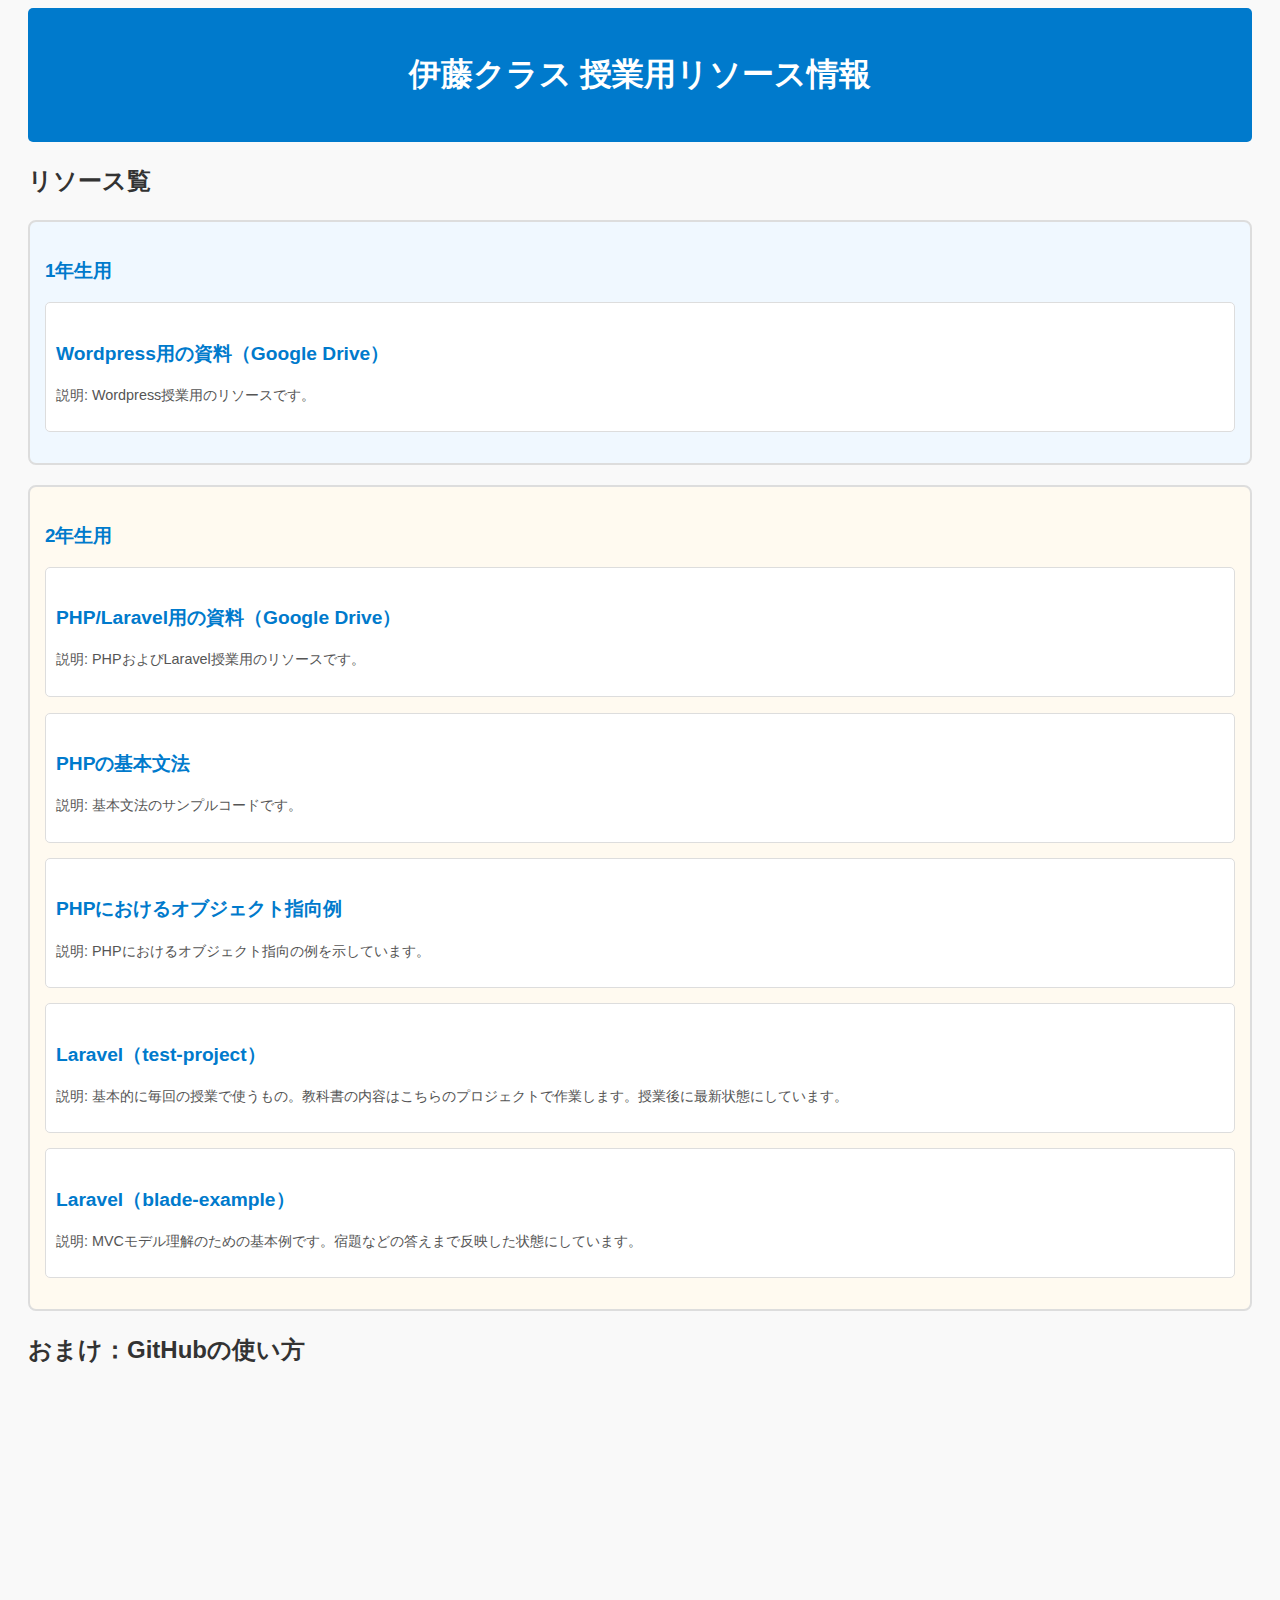
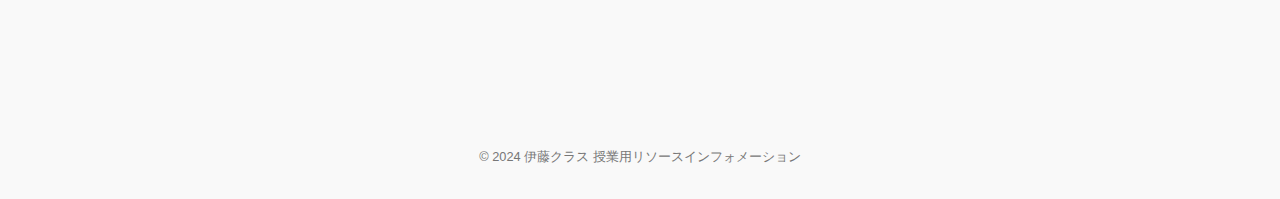
==== index.html @ b9c28ac8 "フッター更新" ====
<!DOCTYPE html>
<html lang="ja">
<head>
    <meta charset="UTF-8">
    <meta name="viewport" content="width=device-width, initial-scale=1.0">
    <title>伊藤クラス 授業用リソース情報</title>
    <link rel="stylesheet" href="style.css">
</head>
<body>
    <header>
        <h1>伊藤クラス 授業用リソース情報</h1>
    </header>
    <main>
        <section class="repository-list">
            <h2>リソース覧</h2>

            <!-- 1年生用リソース -->
            <div class="year-section year1">
                <h3>1年生用</h3>
                <ul>
                    <li>
                        <a href="https://drive.google.com/drive/folders/1eoowcJ-QvZK6y1cQ4-yAdXfx6h2MqsHT?usp=drive_link" target="_blank">
                            <h4>Wordpress用の資料（Google Drive）</h4>
                            <p>説明: Wordpress授業用のリソースです。</p>
                        </a>
                    </li>
                </ul>
            </div>

            <!-- 2年生用リソース -->
            <div class="year-section year2">
                <h3>2年生用</h3>
                <ul>
                    <li>
                        <a href="https://drive.google.com/drive/folders/13RMHCoHysD7JM_2dr0c7DSgBrCsBnOfx?usp=drive_link" target="_blank">
                            <h4>PHP/Laravel用の資料（Google Drive）</h4>
                            <p>説明: PHPおよびLaravel授業用のリソースです。</p>
                        </a>
                    </li>
                </ul>
                <ul>
                    <li>
                        <a href="https://github.com/limonene213-aktk/php-2024" target="_blank">
                            <h4>PHPの基本文法</h4>
                            <p>説明: 基本文法のサンプルコードです。</p>
                        </a>
                    </li>
                <ul>
                <ul>
                    <li>
                        <a href="https://github.com/limonene213-aktk/php-objective-sample" target="_blank">
                            <h4>PHPにおけるオブジェクト指向例</h4>
                            <p>説明: PHPにおけるオブジェクト指向の例を示しています。</p>
                        </a>
                    </li>
                <ul>
                    <li>
                        <a href="https://github.com/limonene213-aktk/laravel-test-project2024" target="_blank">
                            <h4>Laravel（test-project）</h4>
                            <p>説明: 基本的に毎回の授業で使うもの。教科書の内容はこちらのプロジェクトで作業します。授業後に最新状態にしています。</p>
                        </a>
                    </li>
                    <li>
                        <a href="https://github.com/limonene213-aktk/blade-example-2024" target="_blank">
                            <h4>Laravel（blade-example）</h4>
                            <p>説明: MVCモデル理解のための基本例です。宿題などの答えまで反映した状態にしています。</p>
                        </a>
                    </li>
                </ul>
            </div>

            <h2>おまけ：GitHubの使い方</h2>
            <div class="extra-content">
                <iframe width="560" height="315" src="https://www.youtube.com/embed/Dz95iUNt-fg?si=4fEvBSXAu2GUL8HL" 
                        title="YouTube video player" 
                        frameborder="0" 
                        allow="accelerometer; autoplay; clipboard-write; encrypted-media; gyroscope; picture-in-picture; web-share" 
                        referrerpolicy="strict-origin-when-cross-origin" 
                        allowfullscreen>
                </iframe>
            </div>
        </section>
    </main>
    <footer>
        <p>© 2024 伊藤クラス 授業用リソースインフォメーション</p>
    </footer>
</body>
</html>
---- style.css ----
/* ベーシックスタイル */
body {
    font-family: Arial, sans-serif;
    line-height: 1.6;
    color: #333;
    background-color: #f9f9f9;
    padding: 0 20px;
}

header {
    background-color: #007acc;
    color: #fff;
    padding: 20px 0;
    text-align: center;
    border-radius: 5px;
    margin-bottom: 20px;
}

/* セクションごとのスタイル */
.year-section {
    border: 2px solid #ddd;
    border-radius: 8px;
    padding: 15px;
    margin-bottom: 20px;
}

.year1 {
    background-color: #f0f8ff; /* 1年生用の背景色 (薄い青) */
}

.year2 {
    background-color: #fffaf0; /* 2年生用の背景色 (薄いクリーム色) */
}

.year-section h3 {
    margin-bottom: 10px;
    color: #007acc;
}

ul {
    list-style: none;
    padding: 0;
}

ul li {
    background-color: #fff;
    border: 1px solid #ddd;
    border-radius: 5px;
    margin-bottom: 15px;
    padding: 10px;
    transition: transform 0.2s, box-shadow 0.2s;
}

ul li:hover {
    transform: translateY(-5px);
    box-shadow: 0 4px 8px rgba(0, 0, 0, 0.1);
}

ul li a {
    text-decoration: none;
    color: inherit;
}

ul li h4 {
    margin-bottom: 5px;
    font-size: 1.2rem;
    color: #007acc;
}

ul li p {
    font-size: 0.9rem;
    color: #555;
}

/* 動画センター寄せ */
.extra-content {
    display: flex;
    justify-content: center;
    margin-top: 20px;
}

iframe {
    border: none;
}

/* フッタースタイル */
footer {
    text-align: center;
    margin-top: 20px;
    padding: 10px 0;
    font-size: 0.8rem;
    color: #777;
}
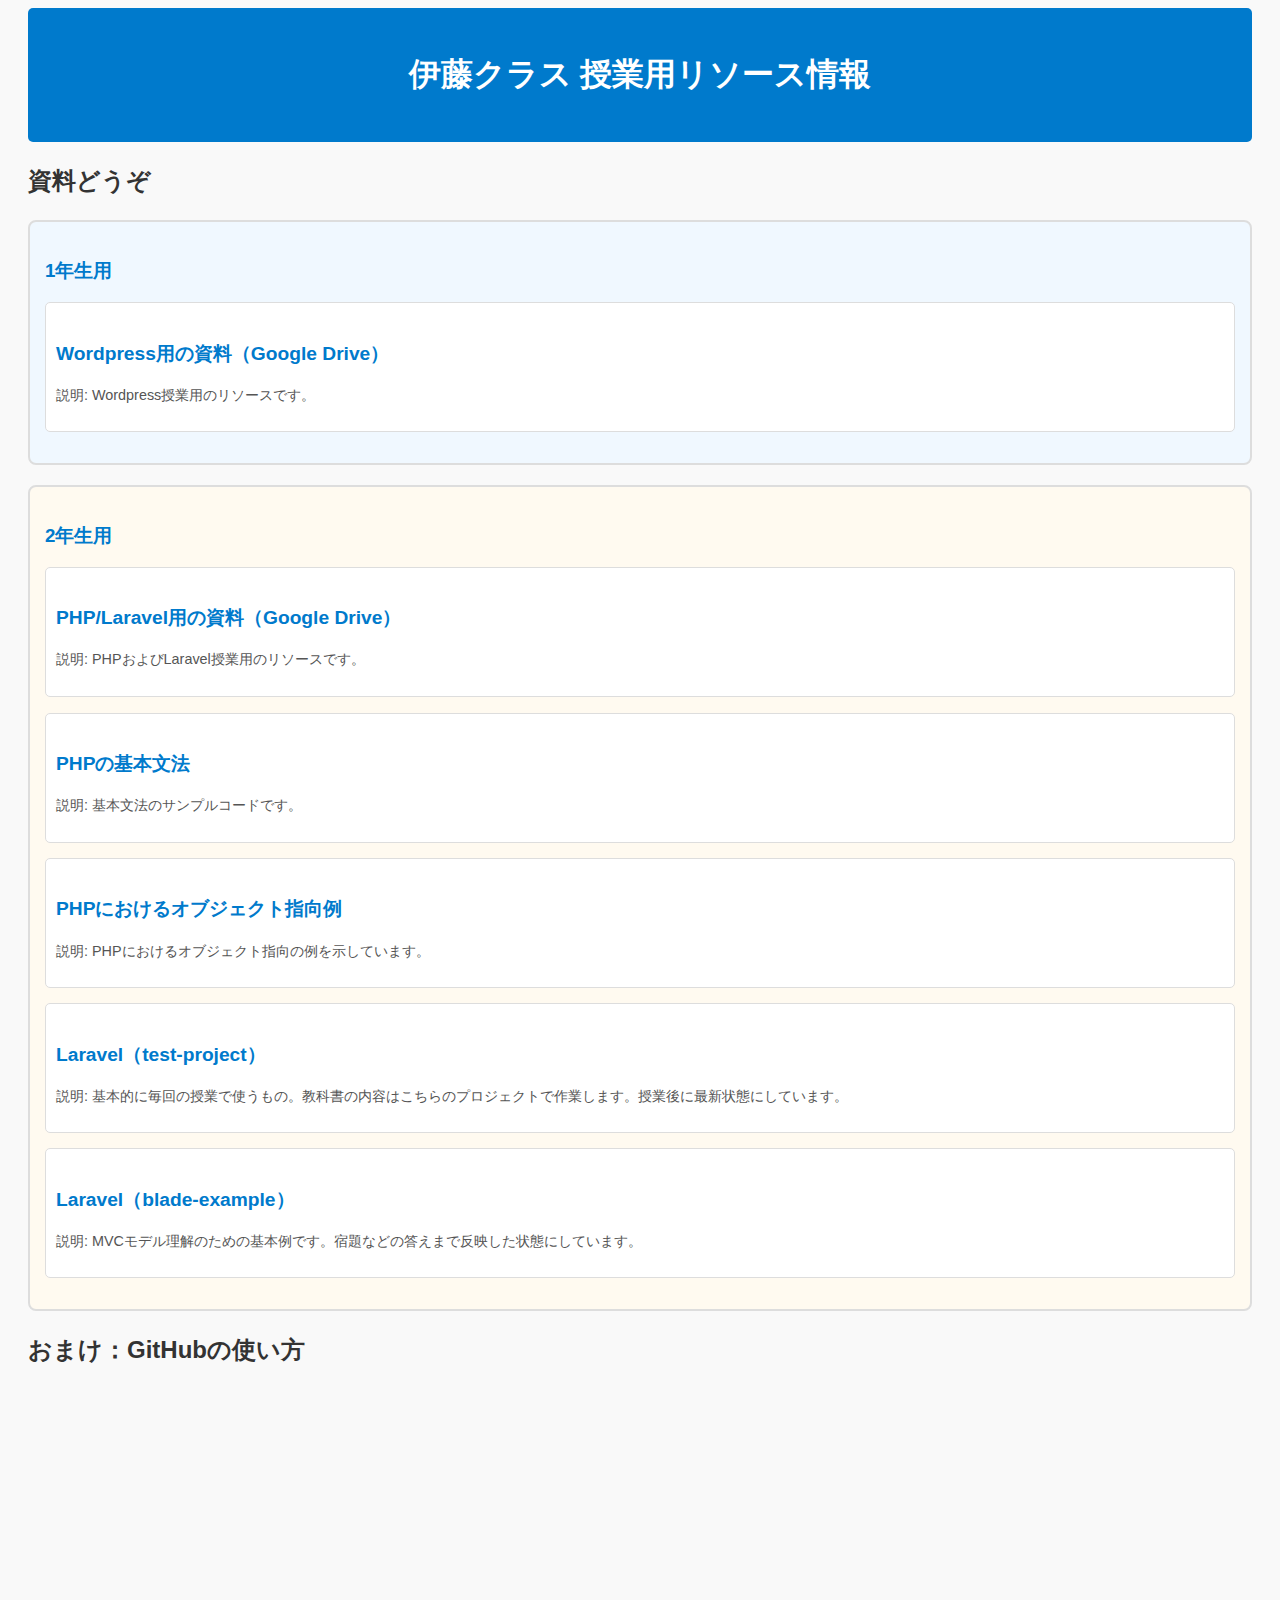
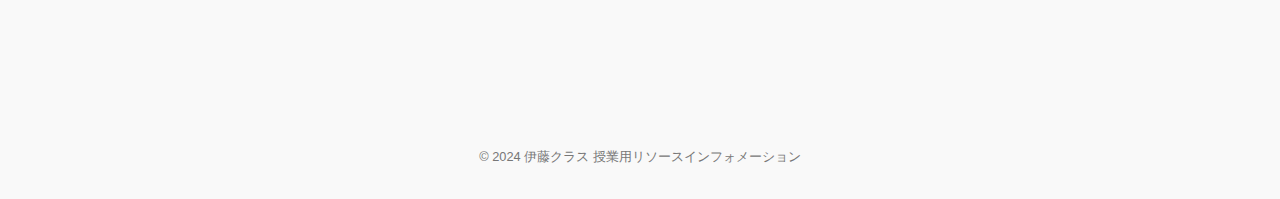
==== commit 1c9a2d1a: "修正" ====
--- a/index.html
+++ b/index.html
@@ -12,7 +12,7 @@
     </header>
     <main>
         <section class="repository-list">
-            <h2>リソース覧</h2>
+            <h2>資料どうぞ</h2>
 
             <!-- 1年生用リソース -->
             <div class="year-section year1">
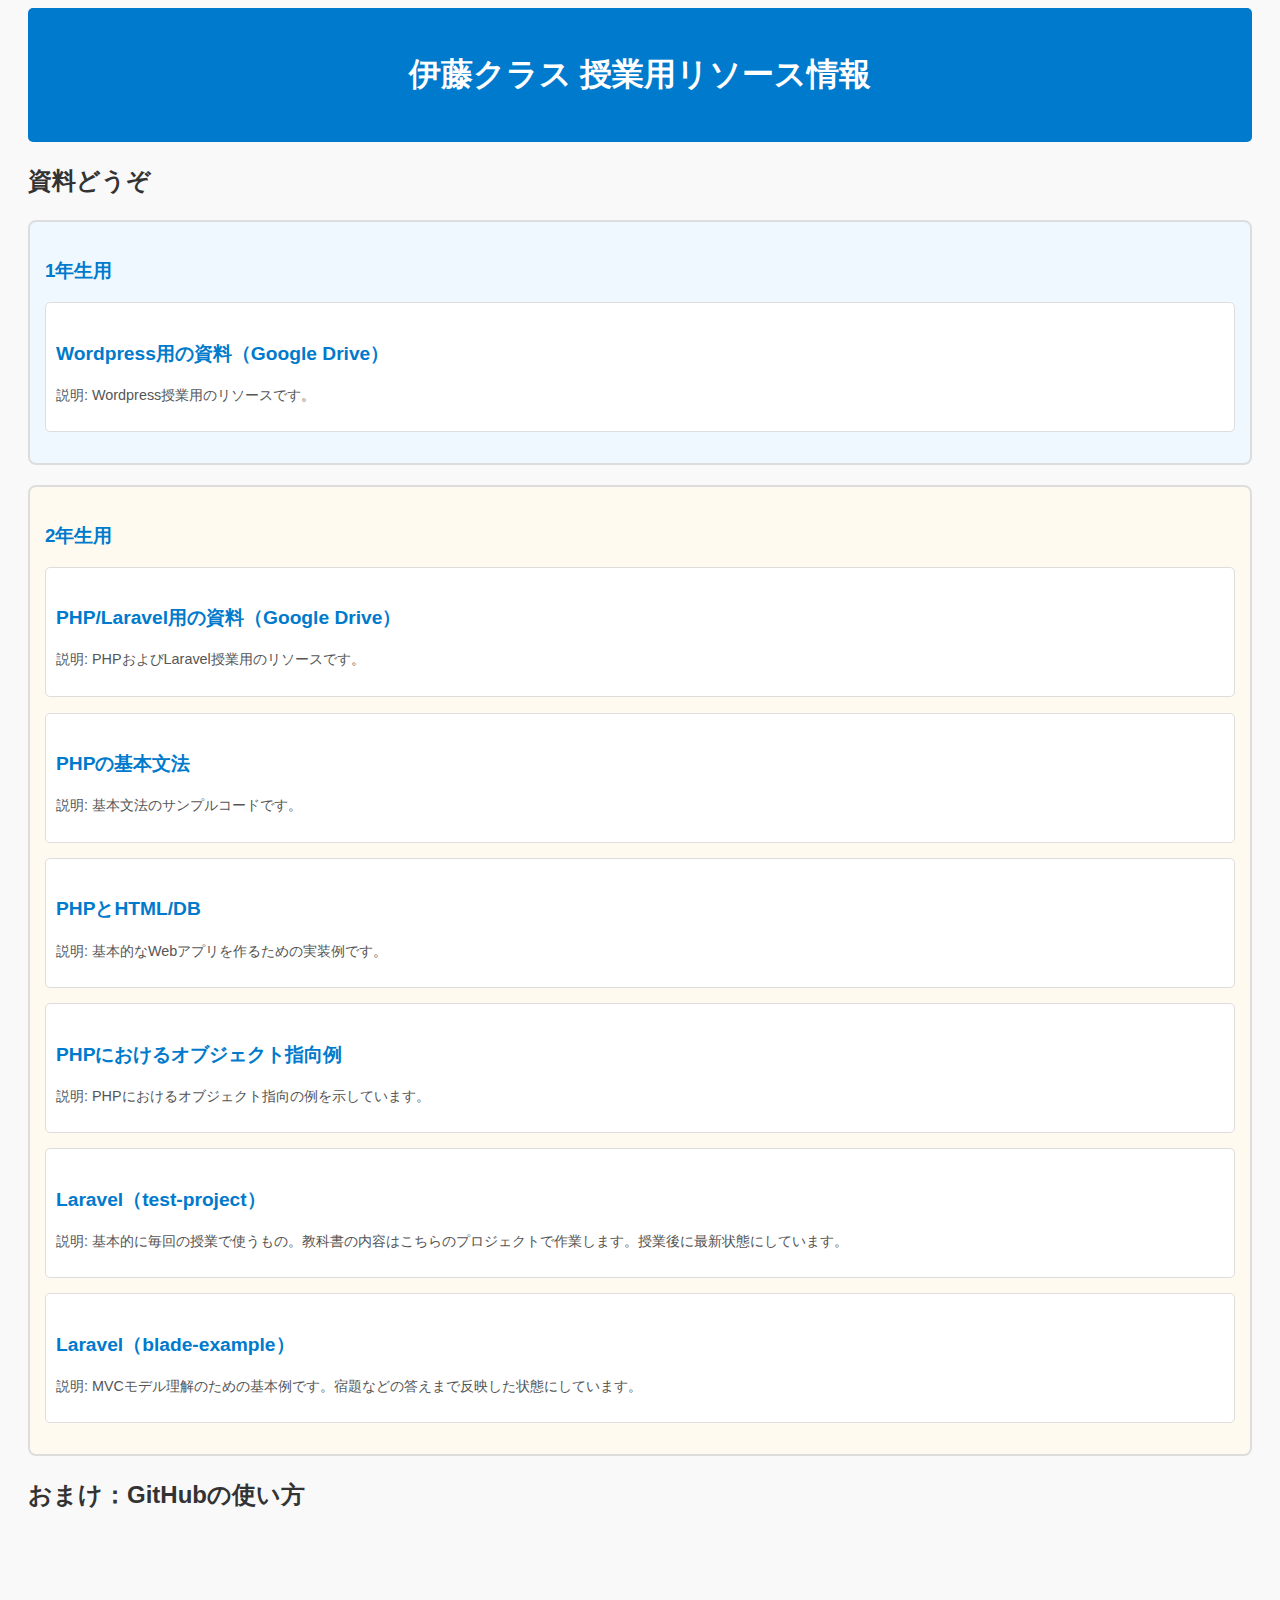
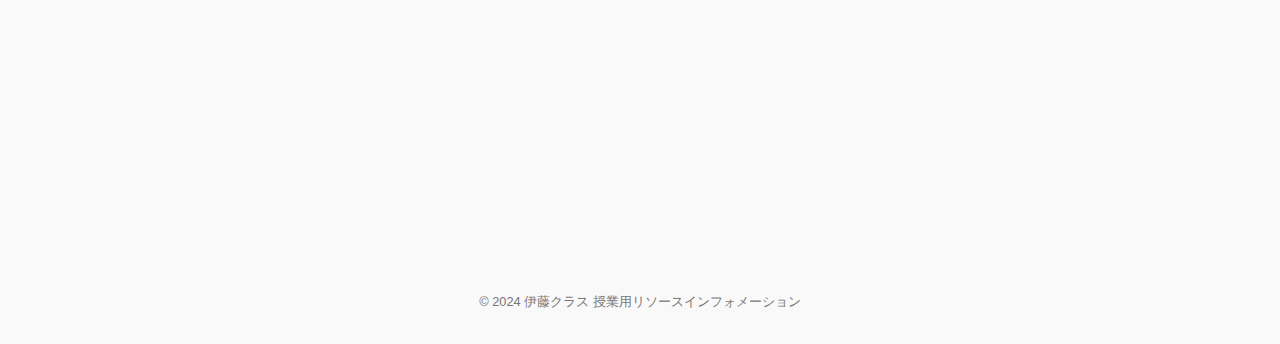
==== commit daa56fbb: "update" ====
--- a/index.html
+++ b/index.html
@@ -46,6 +46,14 @@
                         </a>
                     </li>
                 <ul>
+                    <ul>
+                        <li>
+                            <a href="https://github.com/limonene213-aktk/php-html-example" target="_blank">
+                                <h4>PHPとHTML/DB</h4>
+                                <p>説明: 基本的なWebアプリを作るための実装例です。</p>
+                            </a>
+                        </li>
+                    <ul>
                 <ul>
                     <li>
                         <a href="https://github.com/limonene213-aktk/php-objective-sample" target="_blank">
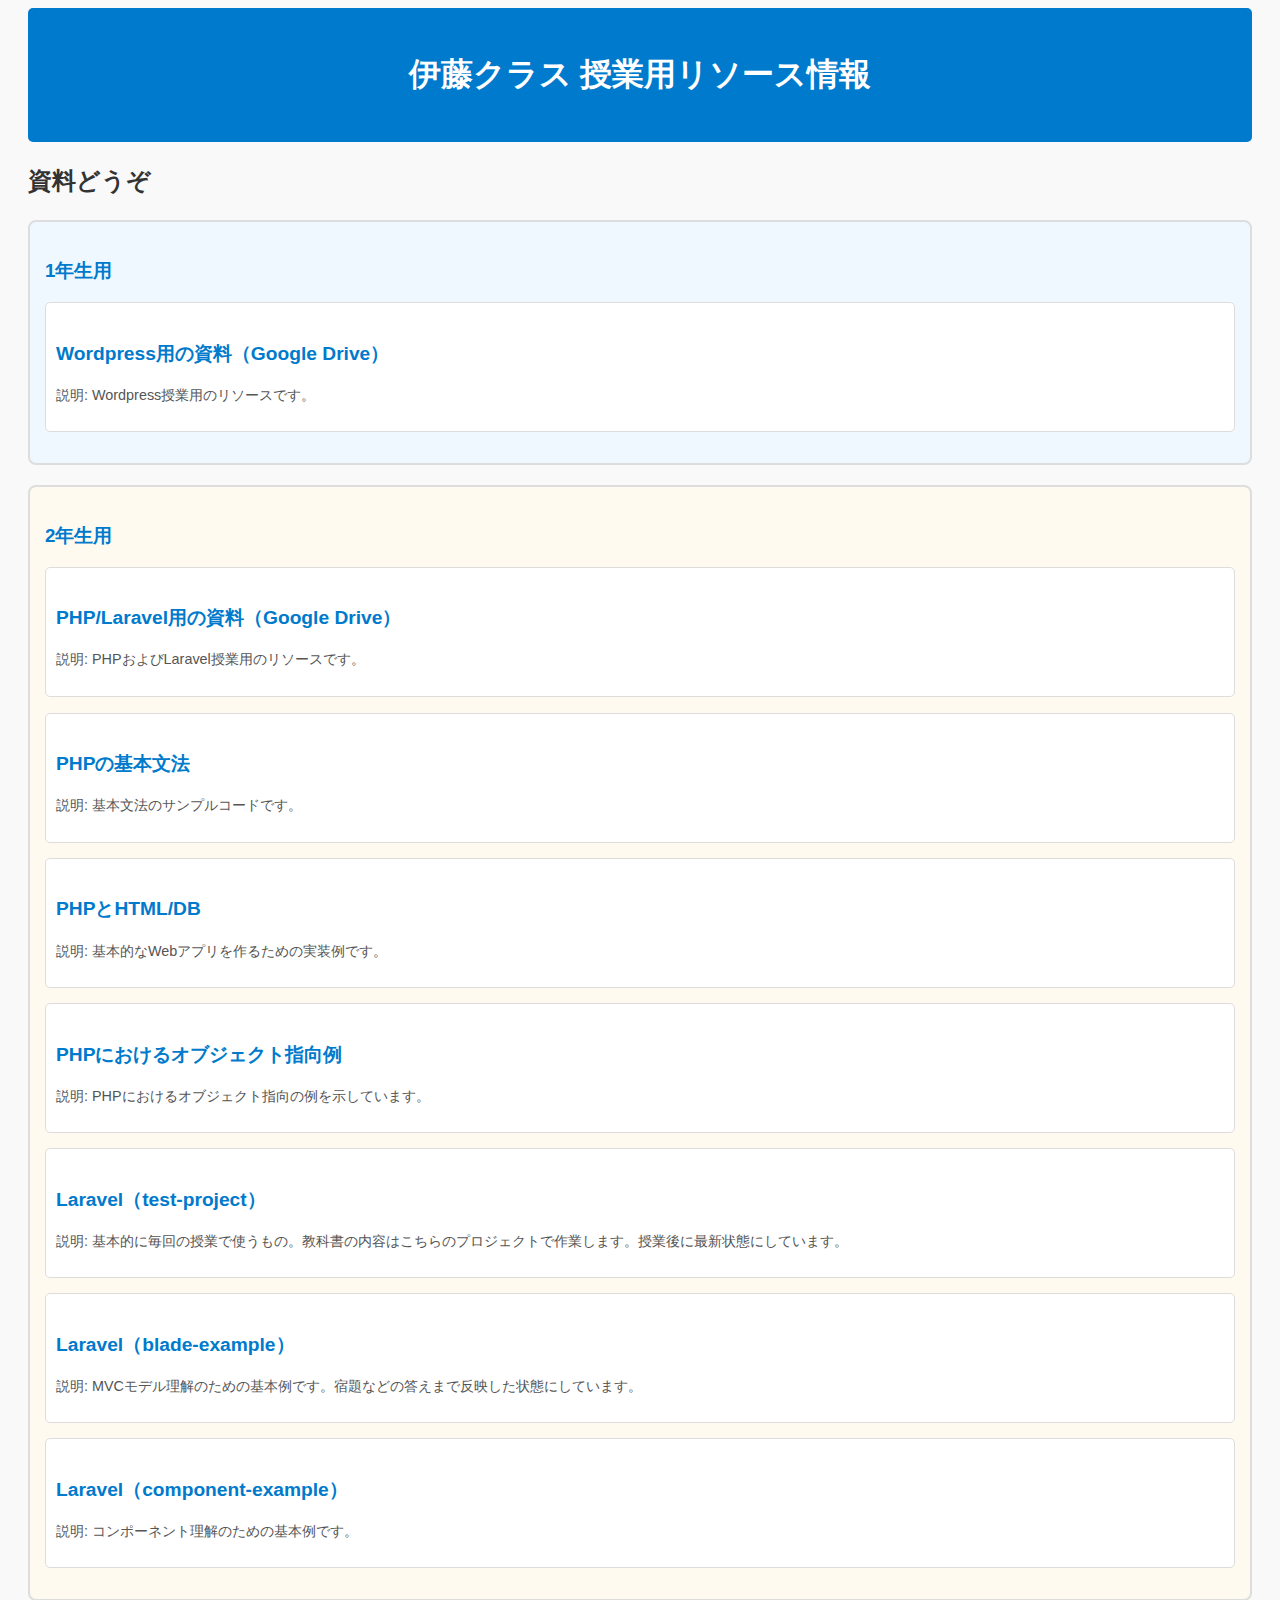
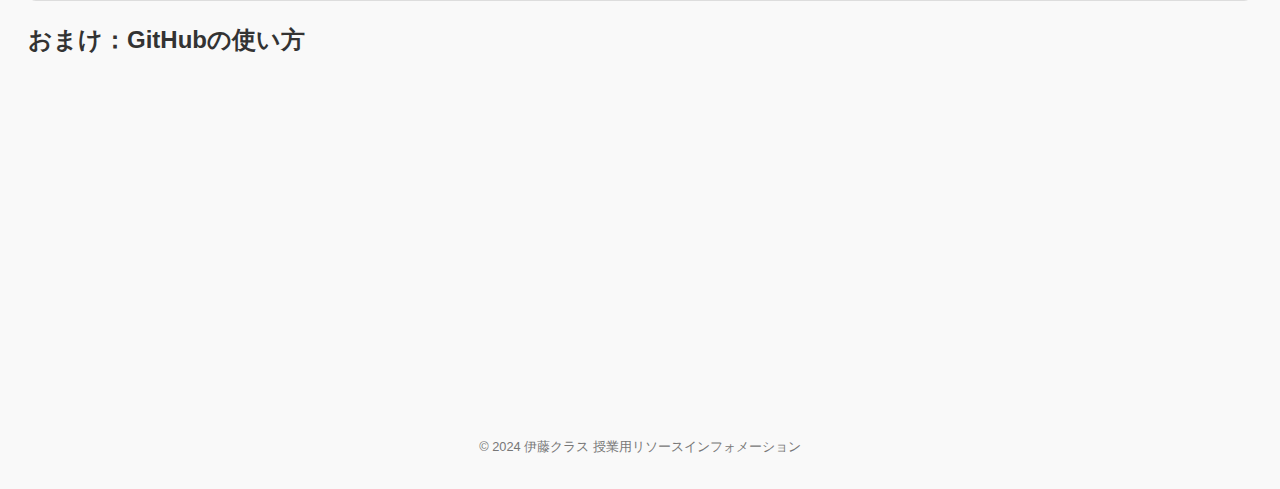
==== commit 35ffe41b: "update html" ====
--- a/index.html
+++ b/index.html
@@ -75,6 +75,13 @@
                         </a>
                     </li>
                 </ul>
+                <li>
+                    <a href="https://github.com/limonene213-aktk/laravel-component-example2024" target="_blank">
+                        <h4>Laravel（component-example）</h4>
+                        <p>説明: コンポーネント理解のための基本例です。</p>
+                    </a>
+                </li>
+            </ul>
             </div>
 
             <h2>おまけ：GitHubの使い方</h2>
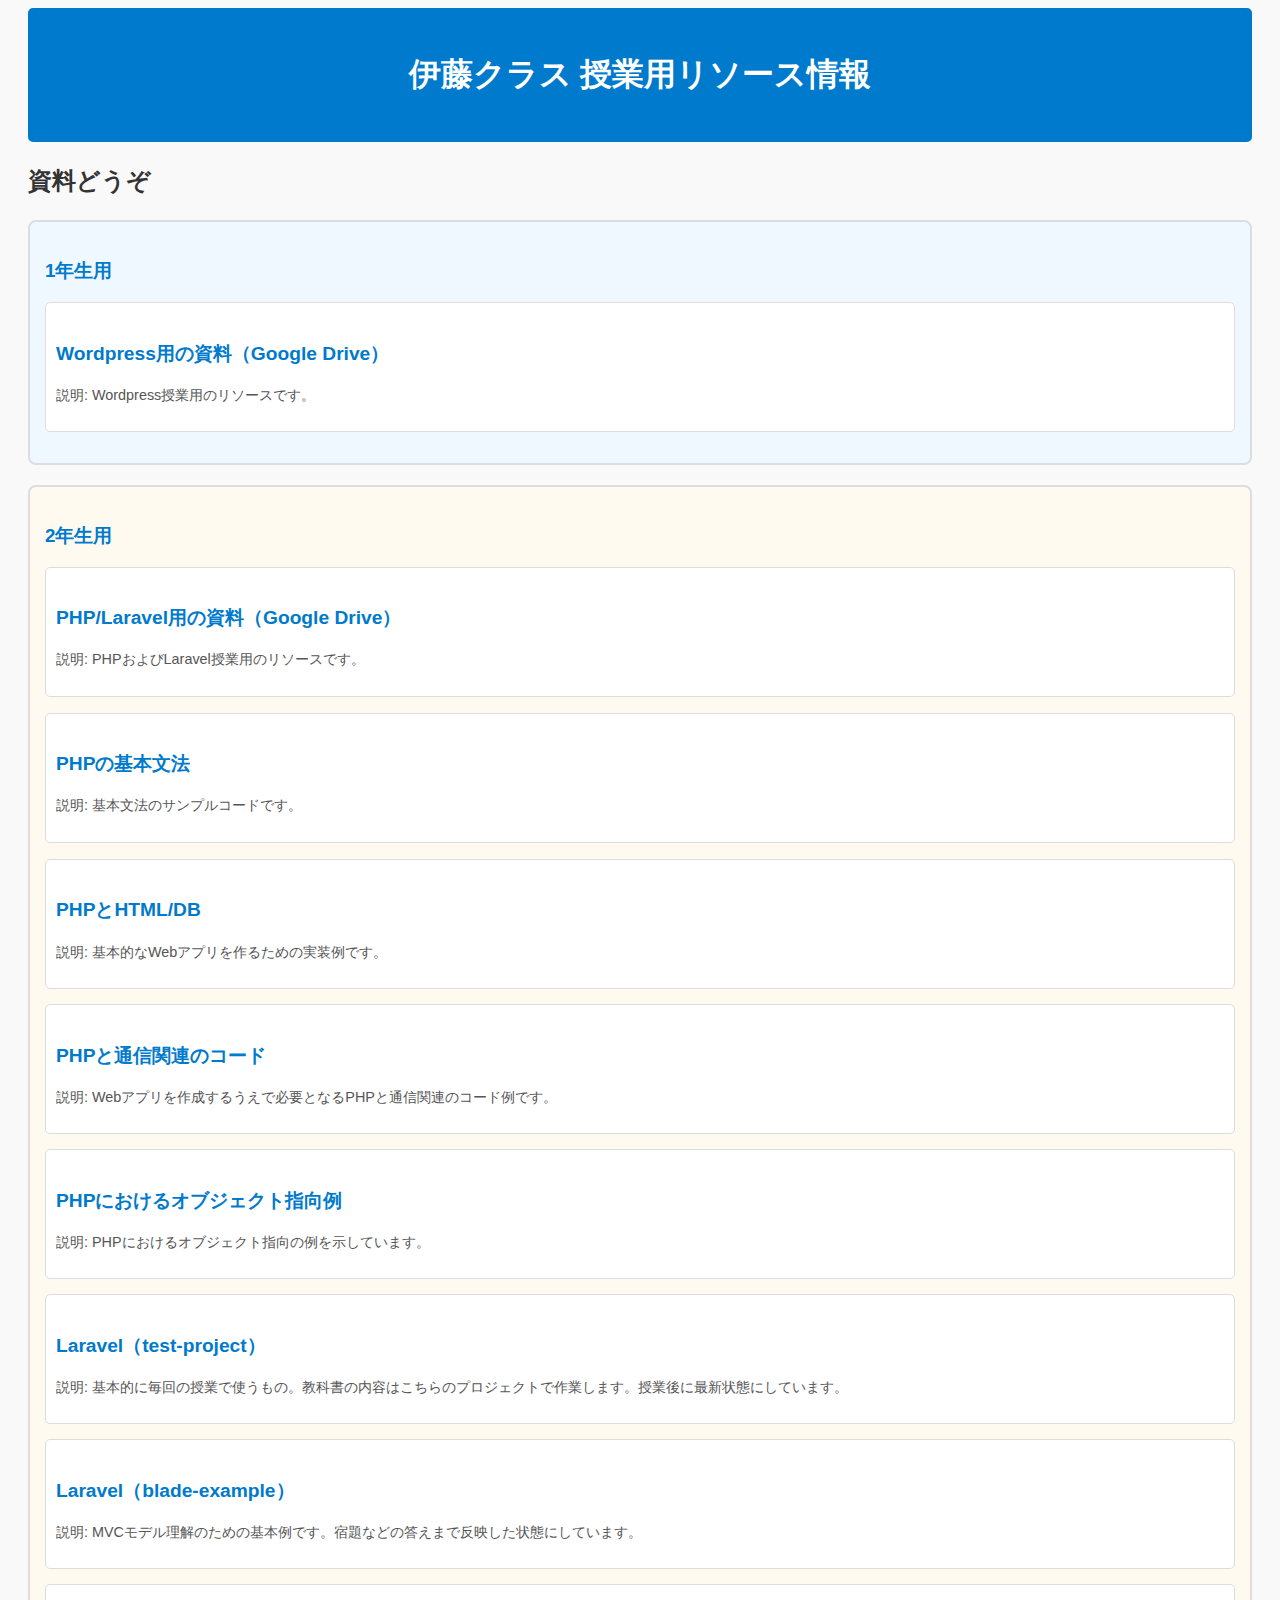
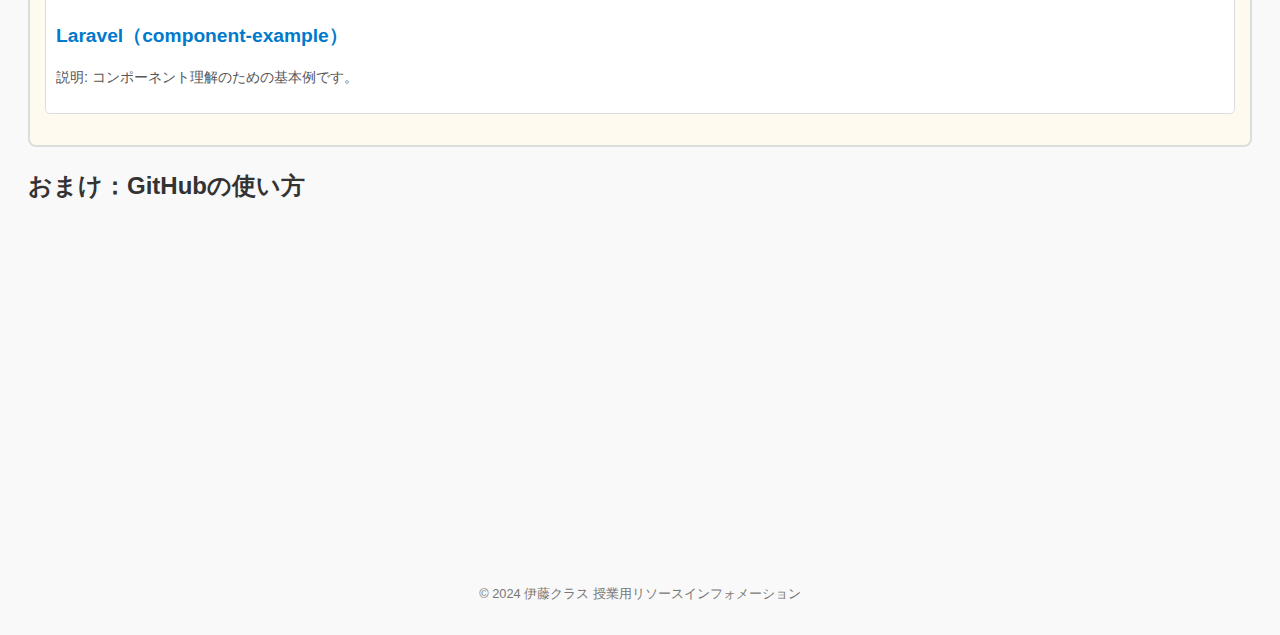
==== commit aab48ceb: "update page" ====
--- a/index.html
+++ b/index.html
@@ -45,6 +45,7 @@
                             <p>説明: 基本文法のサンプルコードです。</p>
                         </a>
                     </li>
+                </ul>
                 <ul>
                     <ul>
                         <li>
@@ -54,6 +55,15 @@
                             </a>
                         </li>
                     <ul>
+                </ul>
+                <ul>
+                    <li>
+                        <a href="https://github.com/limonene213-aktk/php-network-example" target="_blank">
+                            <h4>PHPと通信関連のコード</h4>
+                            <p>説明: Webアプリを作成するうえで必要となるPHPと通信関連のコード例です。</p>
+                        </a>
+                    </li>
+                </ul>
                 <ul>
                     <li>
                         <a href="https://github.com/limonene213-aktk/php-objective-sample" target="_blank">
@@ -61,6 +71,7 @@
                             <p>説明: PHPにおけるオブジェクト指向の例を示しています。</p>
                         </a>
                     </li>
+                </ul>
                 <ul>
                     <li>
                         <a href="https://github.com/limonene213-aktk/laravel-test-project2024" target="_blank">
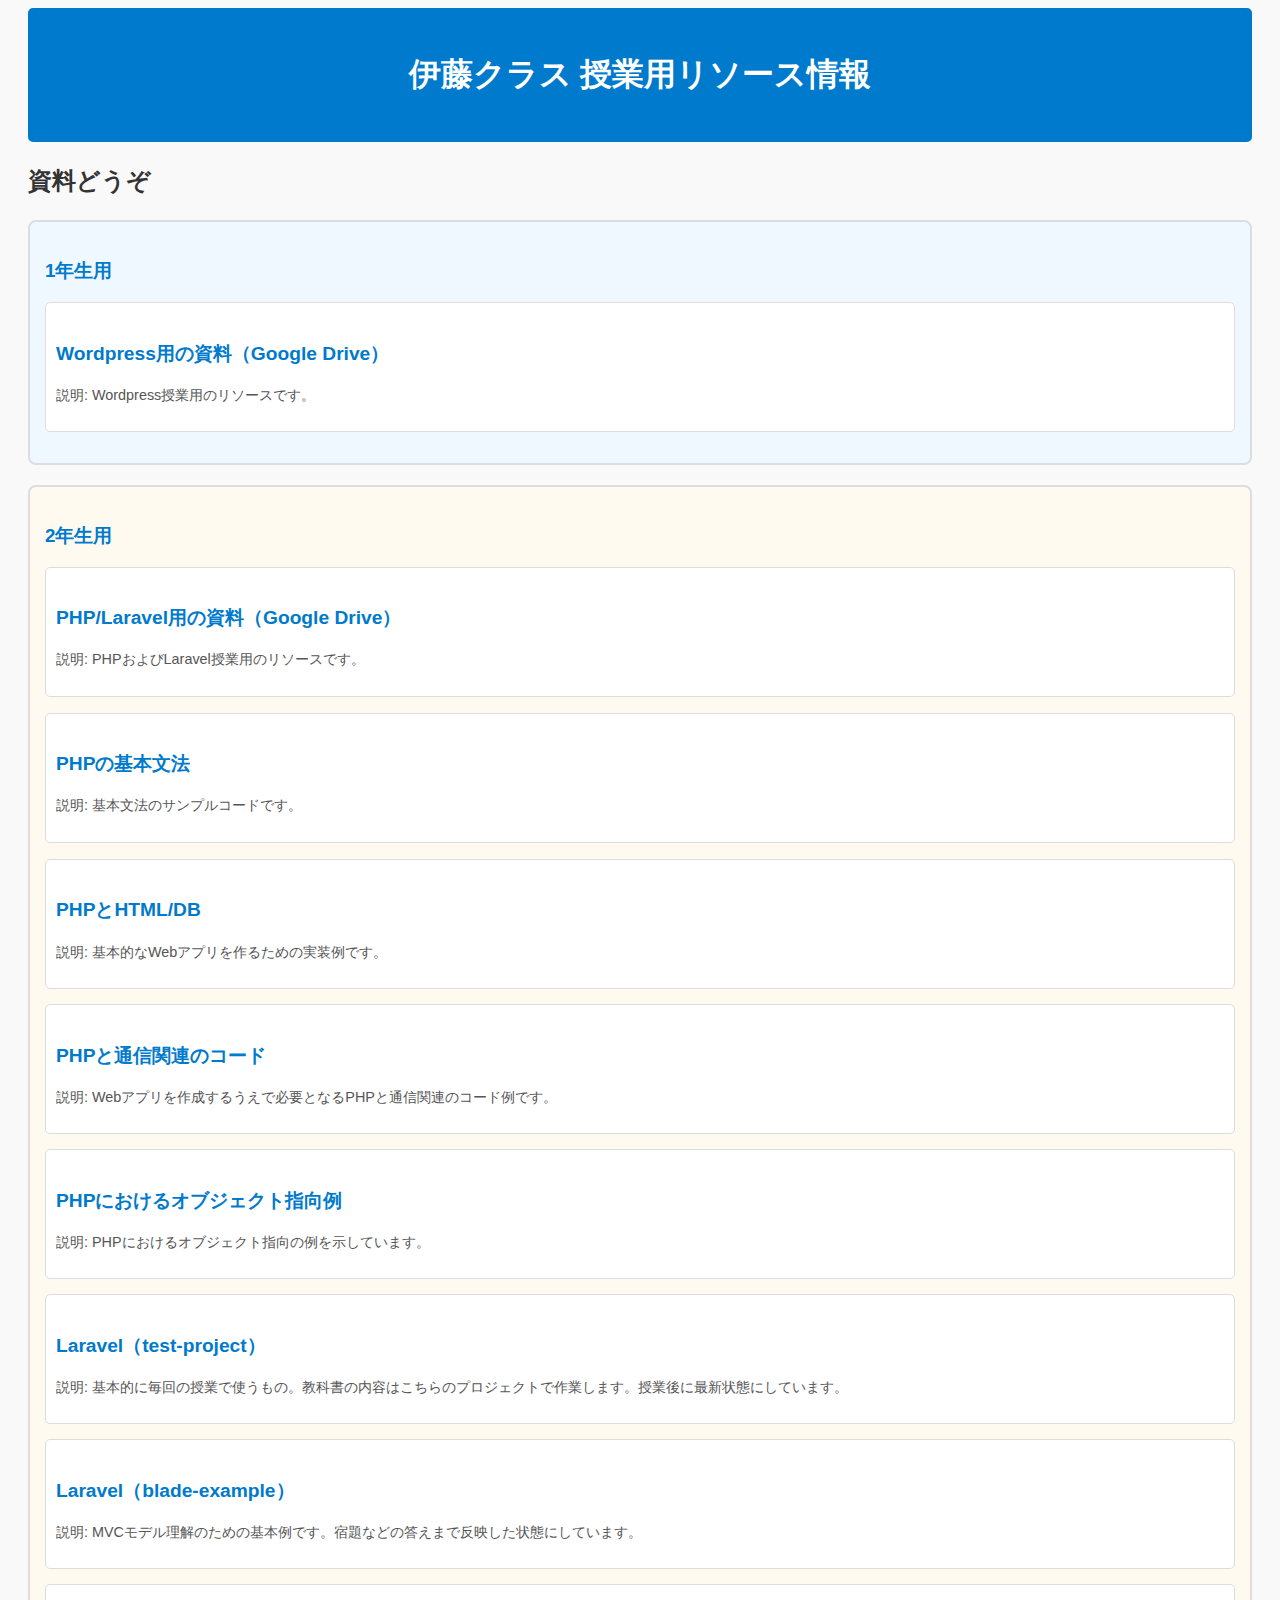
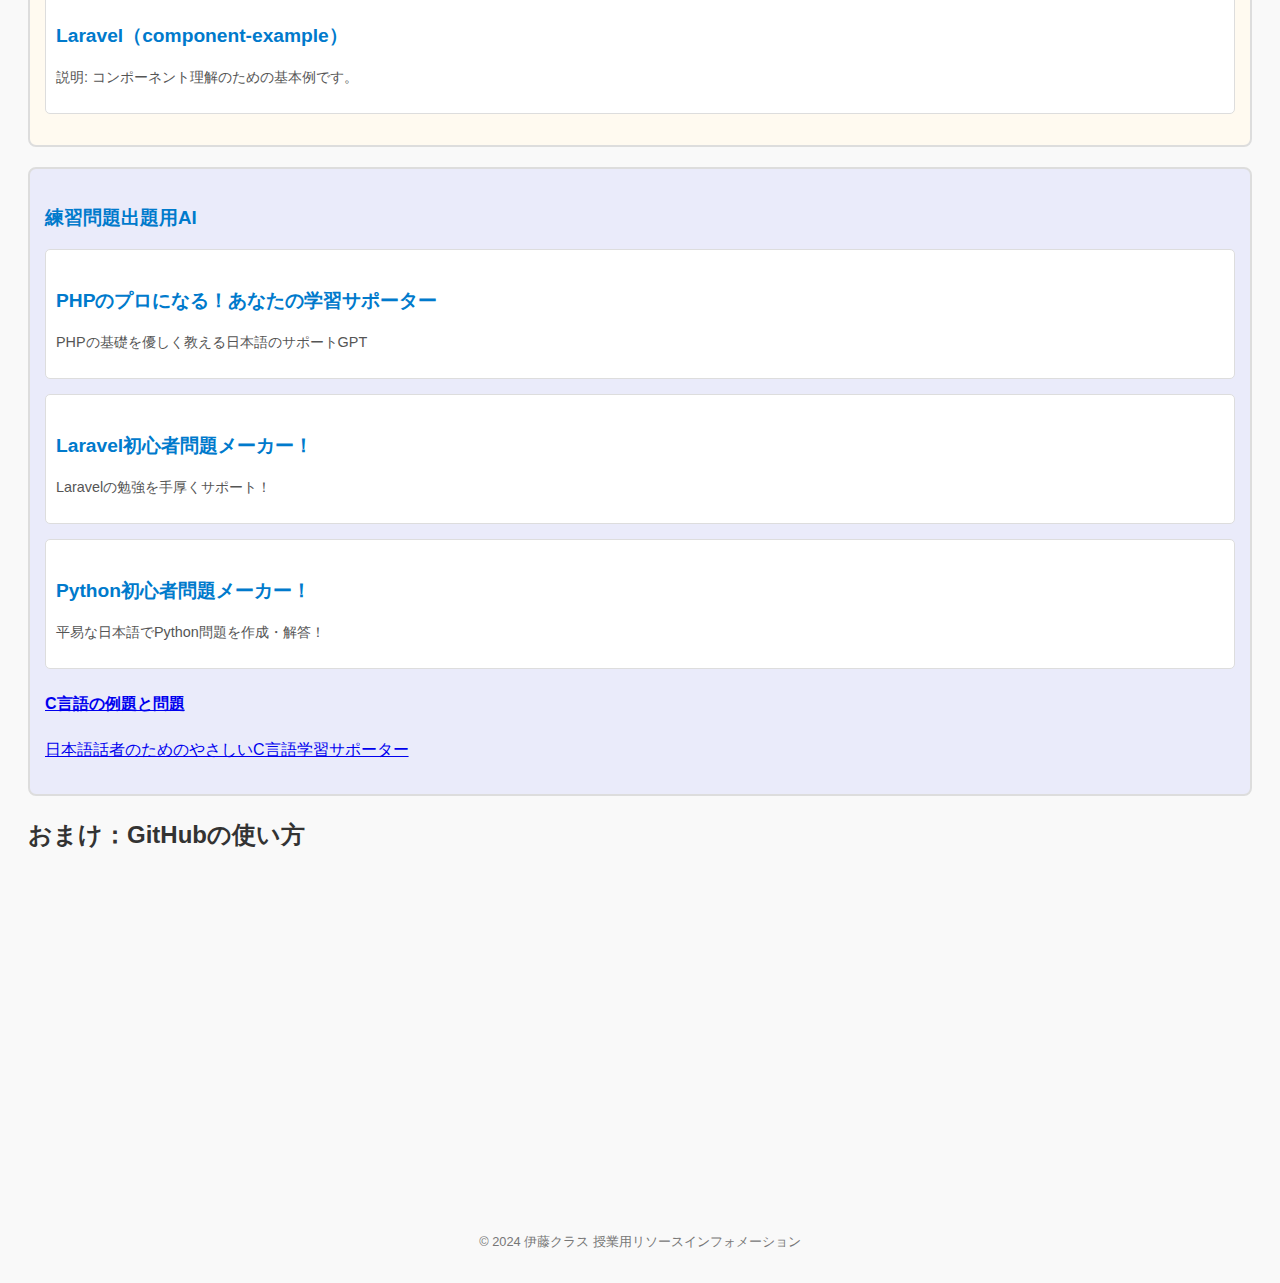
==== commit 6e40afc5: "GPTsのコーナーを設置" ====
--- a/index.html
+++ b/index.html
@@ -94,6 +94,36 @@
                 </li>
             </ul>
             </div>
+            <!-- GPTs -->
+            <div class="year-section gpts">
+                <h3>練習問題出題用AI</h3>
+                <ul>
+                    <li>
+                        <a href="https://chatgpt.com/g/g-6762daa0088481919788dd7cc11dada7-phpnohuroninaru-anatanoxue-xi-sahota" target="_blank">
+                            <h4>PHPのプロになる！あなたの学習サポーター</h4>
+                            <p>PHPの基礎を優しく教える日本語のサポートGPT</p>
+                        </a>
+                    </li>
+                    <li>
+                        <a href="https://chatgpt.com/g/g-6762df1752888191ad4558c6dcda9715-laravelchu-xin-zhe-wen-ti-meka" target="_blank">
+                            <h4>Laravel初心者問題メーカー！</h4>
+                            <p>Laravelの勉強を手厚くサポート！</p>
+                        </a>
+                    </li>
+                    <li>
+                        <a href="https://chatgpt.com/g/g-67623b031c348191bafc0502e067893c-python-chu-xin-zhe-wen-ti-meka" target="_blank">
+                            <h4>Python初心者問題メーカー！</h4>
+                            <p>平易な日本語でPython問題を作成・解答！</p>
+                        </a>
+                    </li>
+                    <ln>
+                        <a href="https://chatgpt.com/g/g-676378541ebc81918ec6d024282ea7a2-cyan-yu-noli-ti-towen-ti" target="_blank">
+                            <h4>C言語の例題と問題</h4>
+                            <p>日本語話者のためのやさしいC言語学習サポーター</p>
+                        </a>
+                    </ln>
+                </ul>
+            </div>
 
             <h2>おまけ：GitHubの使い方</h2>
             <div class="extra-content">
--- a/style.css
+++ b/style.css
@@ -30,6 +30,10 @@
 
 .year2 {
     background-color: #fffaf0; /* 2年生用の背景色 (薄いクリーム色) */
+}
+
+.gpts {
+    background-color: #eaebfa; /* 2年生用の背景色 (薄い青系) */
 }
 
 .year-section h3 {
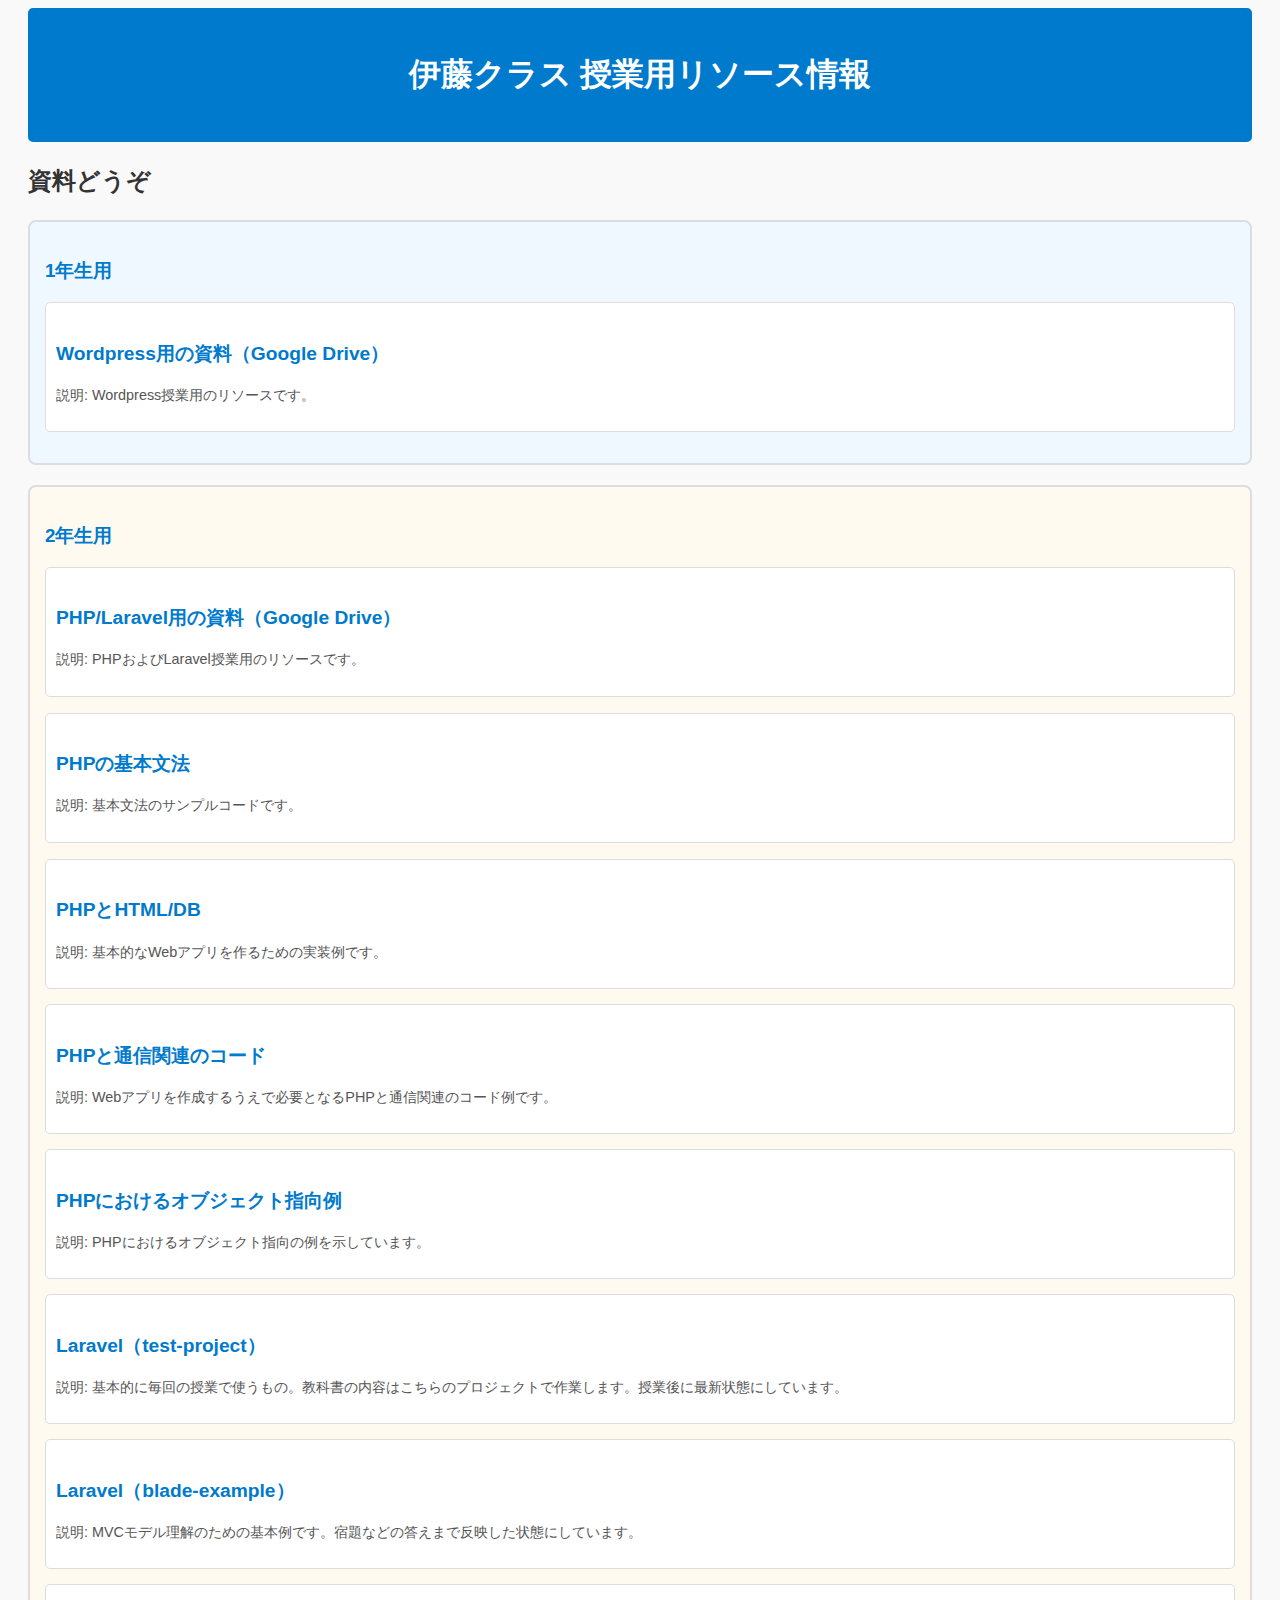
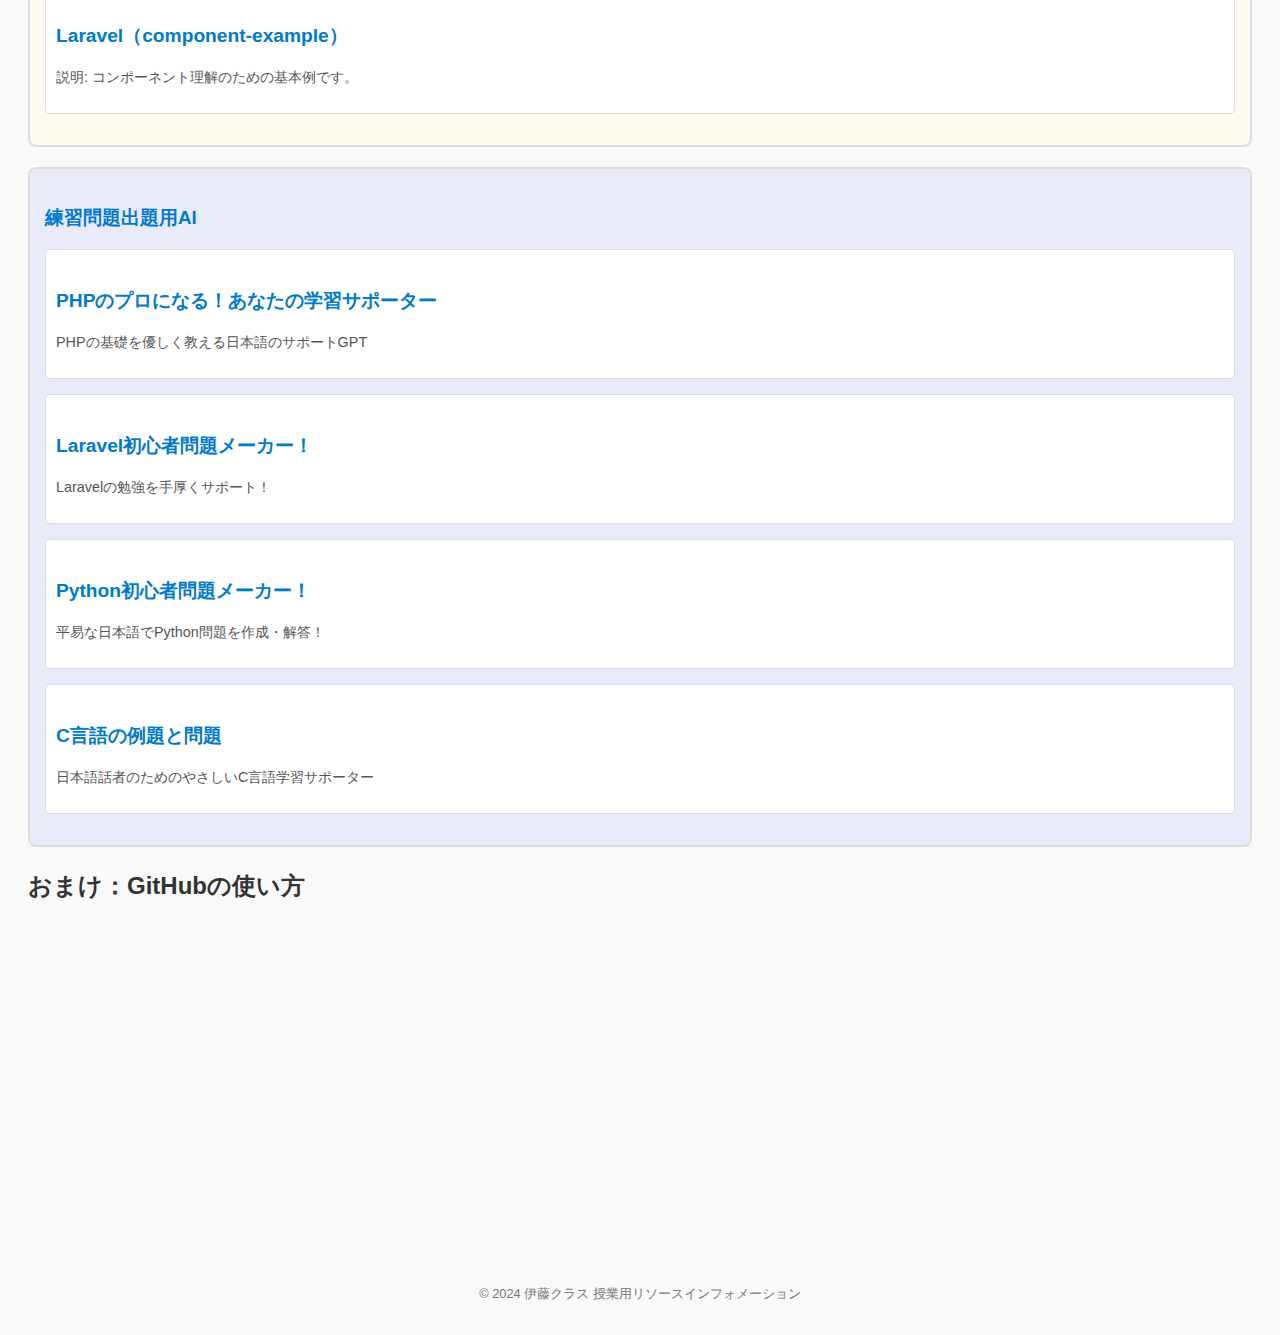
==== commit 704de9db: "fix minor bugs" ====
--- a/index.html
+++ b/index.html
@@ -116,12 +116,12 @@
                             <p>平易な日本語でPython問題を作成・解答！</p>
                         </a>
                     </li>
-                    <ln>
+                    <li>
                         <a href="https://chatgpt.com/g/g-676378541ebc81918ec6d024282ea7a2-cyan-yu-noli-ti-towen-ti" target="_blank">
                             <h4>C言語の例題と問題</h4>
                             <p>日本語話者のためのやさしいC言語学習サポーター</p>
                         </a>
-                    </ln>
+                    </li>
                 </ul>
             </div>
 
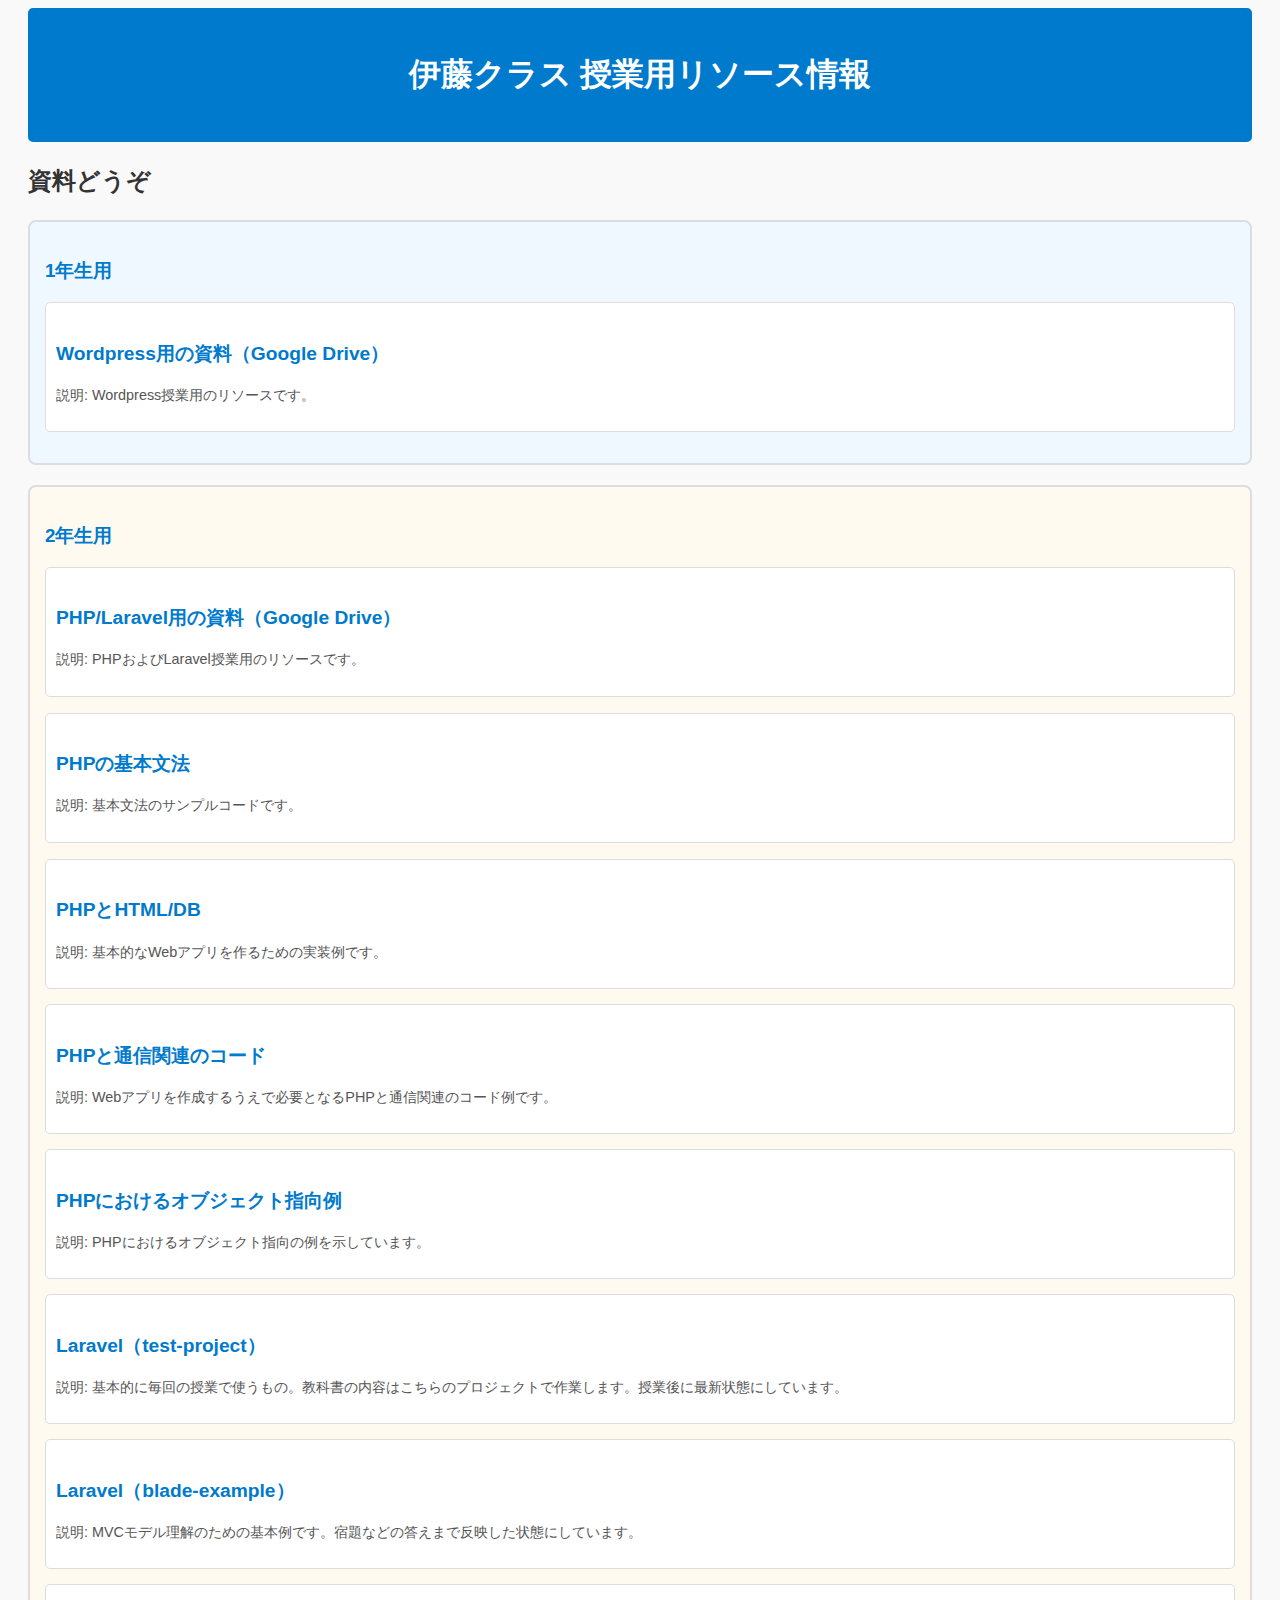
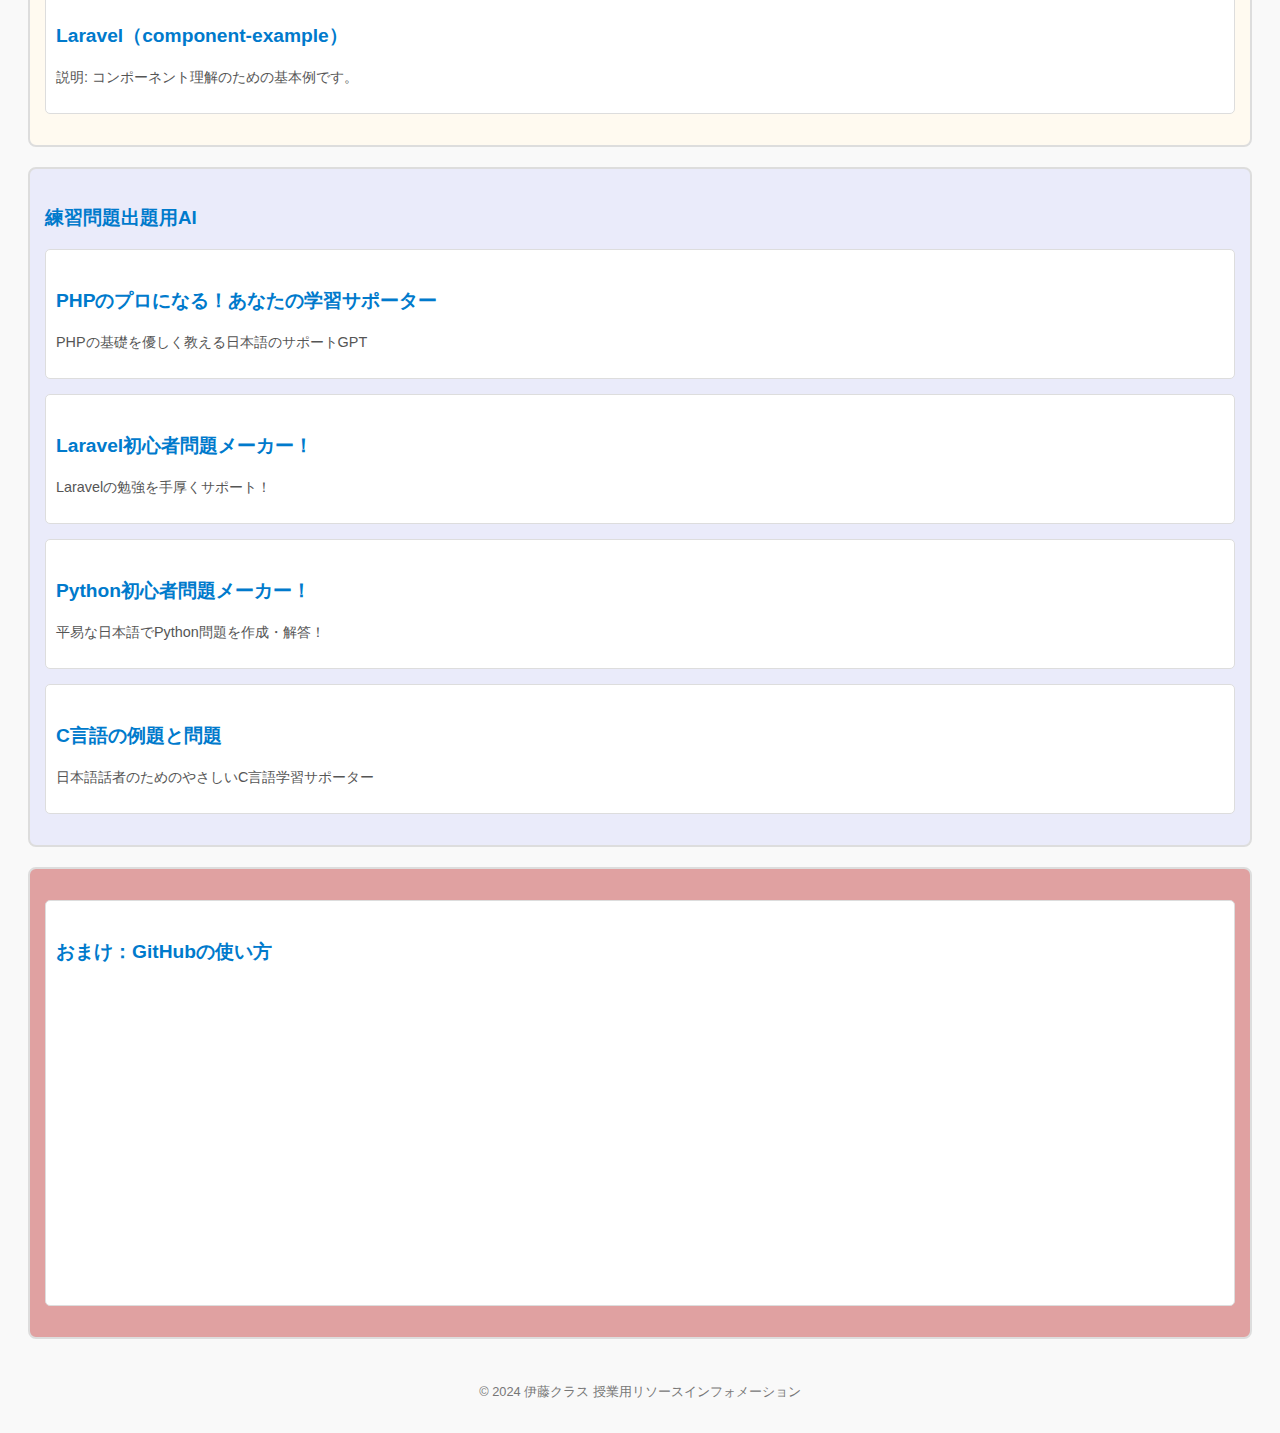
==== commit 6bc26e40: "page update" ====
--- a/index.html
+++ b/index.html
@@ -124,16 +124,21 @@
                     </li>
                 </ul>
             </div>
-
-            <h2>おまけ：GitHubの使い方</h2>
-            <div class="extra-content">
-                <iframe width="560" height="315" src="https://www.youtube.com/embed/Dz95iUNt-fg?si=4fEvBSXAu2GUL8HL" 
-                        title="YouTube video player" 
-                        frameborder="0" 
-                        allow="accelerometer; autoplay; clipboard-write; encrypted-media; gyroscope; picture-in-picture; web-share" 
-                        referrerpolicy="strict-origin-when-cross-origin" 
-                        allowfullscreen>
-                </iframe>
+            <div class="extra-content ex1">
+                <ul>
+                    <li>
+                        <a>
+                        <h4>おまけ：GitHubの使い方</h4>
+                            <iframe width="560" height="315" src="https://www.youtube.com/embed/Dz95iUNt-fg?si=4fEvBSXAu2GUL8HL" 
+                                    title="YouTube video player" 
+                                    frameborder="0" 
+                                    allow="accelerometer; autoplay; clipboard-write; encrypted-media; gyroscope; picture-in-picture; web-share" 
+                                    referrerpolicy="strict-origin-when-cross-origin" 
+                                    allowfullscreen>
+                            </iframe>
+                        </a>
+                    </li>
+                </ul>
             </div>
         </section>
     </main>
--- a/style.css
+++ b/style.css
@@ -76,11 +76,16 @@
     color: #555;
 }
 
-/* 動画センター寄せ */
+/*Extra*/
 .extra-content {
-    display: flex;
-    justify-content: center;
-    margin-top: 20px;
+    border: 2px solid #ddd;
+    border-radius: 8px;
+    padding: 15px;
+    margin-bottom: 20px;
+}
+
+.ex1 {
+    background-color: #e0a1a1; /* Extraの背景色 (薄い赤) */
 }
 
 iframe {
